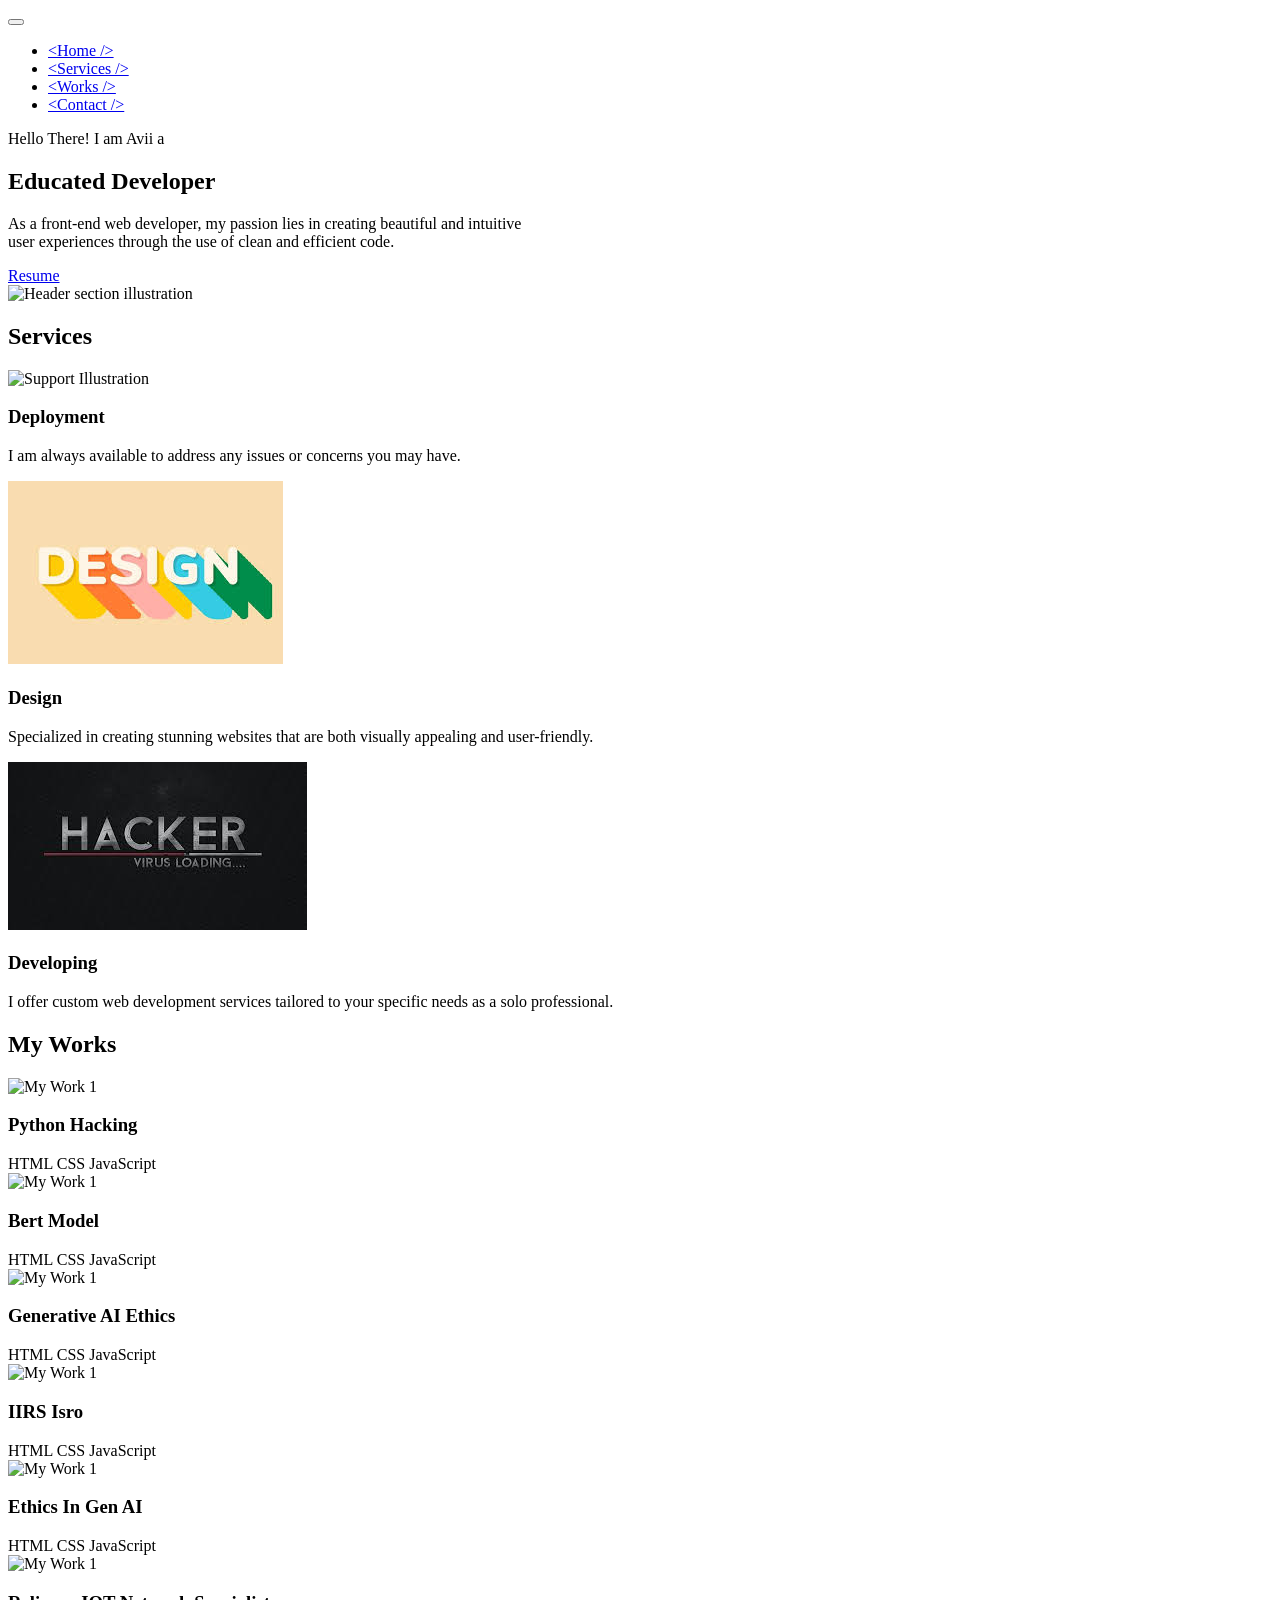
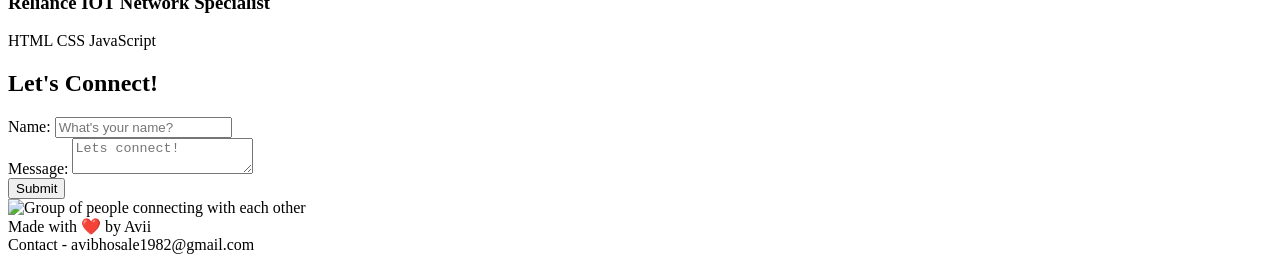
==== index.html @ 6a2d40a3 "Update index.html" ====
<!DOCTYPE html>
<html lang="en">

<head>
    <!-- Google Font -->
    <link rel="preconnect" href="https://fonts.googleapis.com">
    <link rel="preconnect" href="https://fonts.gstatic.com" crossorigin>
    <link
        href="https://fonts.googleapis.com/css2?family=IBM+Plex+Mono:ital,wght@0,200;0,300;0,400;0,500;0,600;0,700;1,100&display=swap"
        rel="stylesheet">

    <!-- JavaScript Libraries -->
    <script src="https://unpkg.com/sweet-scroll/sweet-scroll.min.js"></script>

    <!-- CSS & JS -->
    <link rel="stylesheet" href="./style.css" />
    <script src="./index.js" defer></script>

    <!-- Meta Tags -->
    <meta name="viewport" content="width=device-width, initial-scale=1.0">
    <meta name="description" content="Avi's Portfolio" />
   
    <title> Avi's Hackstudio </title>

    <!-- Icons -->
    <link rel="icon" href="./favicon.ico">
    <link rel="icon" type="image/png" sizes="32x32" href="./assets/icons/favicon-32x32.png">
    <link rel="icon" type="image/png" sizes="16x16" href="./assets/icons/favicon-16x16.png">
    <link rel="apple-touch-icon" sizes="180x180" href="./assets/icons/apple-touch-icon-180x180.png">
    <link rel="apple-touch-icon" sizes="152x152" href="./assets/icons/apple-touch-icon-152x152.png">
    <link rel="apple-touch-icon" sizes="144x144" href="./assets/icons/apple-touch-icon-144x144.png">
    <link rel="apple-touch-icon" sizes="120x120" href="./assets/icons/apple-touch-icon-120x120.png">
    <link rel="apple-touch-icon" sizes="114x114" href="./assets/icons/apple-touch-icon-114x114.png">
    <link rel="apple-touch-icon" sizes="76x76" href="./assets/icons/apple-touch-icon-76x76.png">
    <link rel="apple-touch-icon" sizes="76x76" href="./assets/icons/apple-touch-icon-76x76.png">
    <link rel="apple-touch-icon" sizes="60x60" href="./assets/icons/apple-touch-icon-60x60.png">
    <link rel="apple-touch-icon" sizes="57x57" href="./assets/icons/apple-touch-icon-57x57.png">
</head>

<body>
    <main>
        <!-- Hero Header -->
        <header id="heroHeader" class="hero-header">
            <nav id="navBar" class="nav">
                <div class="container">
                    <button type="button" id="hamburgerBtn" class="nav__hamburger-btn">
                        <span class="nav__hamburger-top"></span>
                        <span class="nav__hamburger-center"></span>
                        <span class="nav__hamburger-bottom"></span>
                    </button>
                    <ul id="navList" class="nav__list">
                        <li class="nav__list-item">
                            <a class="nav__list-link active" href="#heroHeader">&lt;Home &sol;&gt;</a>
                        </li>
                        <li class="nav__list-item">
                            <a class="nav__list-link" href="#services">&lt;Services &sol;&gt;</a>
                        </li>
                        <li class="nav__list-item">
                            <a class="nav__list-link" href="#works">&lt;Works &sol;&gt;</a>
                        </li>
                        <li class="nav__list-item">
                            <a class="nav__list-link" href="#contact">&lt;Contact &sol;&gt;</a>
                        </li>
                    </ul>
                </div>
            </nav>
            <section class="header__container container">
                <div class="header__left">
                    <span class="header__sup-text">Hello There! I am Avii a</span>
                    <h1 class="header__title">
                        <span class="header__title-1" data-role="WEB">Educated</span>
                        <span class="header__title-2" data-role="DEVELOPER"> Developer</span>
                    </h1>
                    <p class="header__msg">As a front-end web developer, my passion lies in creating beautiful and
                        intuitive <br>
                        user experiences through the use of clean and efficient code.</p>
                    <a href="https://www.linkedin.com/in/aviibhosale-715643365/ " target="_blank"
                        class="header__resume">Resume</a>
                </div>
                <div class="header__right">
                    <img src="img.jpg " width="10" alt="Header section illustration" />
                </div>
            </section>
            <span class="header__bg"></span>
        </header>

        <!-- Services -->
        <section id="services" class="section container">
            <h2 class="section__title">Services</h2>

            <div class="service-cards">
                <article class="service-card__box">
                    <span class="service-card__illustration">
                        <img src="https://cdn1.vectorstock.com/i/1000x1000/72/15/support-colored-rainbow-word-text-suitable-vector-22337215.jpg"
                            alt="Support Illustration" />
                    </span>
                    <h3 class="service-card__title">Deployment</h3>
                    <p class="service-card__msg"> I am always available to address any issues or concerns you may have.
                    </p>
                    <span class="service-card__bg"></span>
                </article>
                <article class="service-card__box">
                    <span class="service-card__illustration">
                        <img src="[data-uri]"
                         alt="Design Illustration" />
                    </span>
                    <h3 class="service-card__title">Design</h3>
                    <p class="service-card__msg">Specialized in creating stunning websites that are both visually
                        appealing and user-friendly.</p>
                    <span class="service-card__bg"></span>
                </article>
                <article class="service-card__box">
                    <span class="service-card__illustration">
                        <img src="[data-uri]"
                            alt="Deploy Illustration" />
                    </span>
                    <h3 class="service-card__title">Developing</h3>
                    <p class="service-card__msg"> I offer custom web development services tailored to your specific
                        needs as a solo professional.</p>
                    <span class="service-card__bg"></span>
                </article>
            </div>
        </section>

        <!-- Sample Works -->
        <section id="works" class="section container">
            <h2 class="section__title">My Works</h2>
            <div class="works">
                <article class="work">
                    <div class="work__box">
                        <span class="work__img-box">
                            <img src="PYTHION HAacking.png" alt="My Work 1" />
                        </span>
                        <h3 class="work__title">Python Hacking</h3>
                        <span class="work__badges">
                            <span class="work__badge">HTML</span>
                            <span class="work__badge">CSS</span>
                            <span class="work__badge">JavaScript</span>
                        </span>
                    </div>
                </article>
                <article class="work">
                    <div class="work__box">
                        <span class="work__img-box">
                            <img src="bert.jpg" alt="My Work 1" />
                        </span>
                        <h3 class="work__title">Bert Model</h3>
                        <span class="work__badges">
                            <span class="work__badge">HTML</span>
                            <span class="work__badge">CSS</span>
                            <span class="work__badge">JavaScript</span>
                        </span>
                    </div>
                </article>
                <article class="work">
                    <div class="work__box">
                        <span class="work__img-box">
                            <img src="eigai2.png" alt="My Work 1" />
                        </span>
                        <h3 class="work__title">Generative AI Ethics</h3>
                        <span class="work__badges">
                            <span class="work__badge">HTML</span>
                            <span class="work__badge">CSS</span>
                            <span class="work__badge">JavaScript</span>
                        </span>
                    </div>
                </article>
                <article class="work">
                    <div class="work__box">
                        <span class="work__img-box">
                            <img src="ISRO Certificate.png" alt="My Work 1" />
                        </span>
                        <h3 class="work__title">IIRS Isro </h3>
                        <span class="work__badges">
                            <span class="work__badge">HTML</span>
                            <span class="work__badge">CSS</span>
                            <span class="work__badge">JavaScript</span>
                        </span>
                    </div>
                </article>
                <article class="work">
                    <div class="work__box">
                        <span class="work__img-box">
                            <img src="linked in eigai.png" alt="My Work 1" />
                        </span>
                        <h3 class="work__title">Ethics In Gen AI</h3>
                        <span class="work__badges">
                            <span class="work__badge">HTML</span>
                            <span class="work__badge">CSS</span>
                            <span class="work__badge">JavaScript</span>
                        </span>
                    </div>
                </article>
                <article class="work">
                    <div class="work__box">
                        <span class="work__img-box">
                            <img src="reliance.png" alt="My Work 1" />
                        </span>
                        <h3 class="work__title">Reliance IOT Network Specialist</h3>
                        <span class="work__badges">
                            <span class="work__badge">HTML</span>
                            <span class="work__badge">CSS</span>
                            <span class="work__badge">JavaScript</span>
                        </span>
                    </div>
                </article>
            </div>
        </section>

        <!-- Contact -->
        <section id="contact" class="section container">
            <h2 class="section__title">Let's Connect!</h2>
            <div class="contact">
                <form class="contact__form">
                    <div class="contact__field-wrapper">
                        <label for="contactNameTxt">Name:</label>
                        <input id="contactNameTxt" type="text" placeholder="What's your name?" />
                    </div>
                    <div class="contact__field-wrapper">
                        <label for="contactDescriptionTxt">Message:</label>
                        <textarea id="contactDescriptionTxt" placeholder="Lets connect!"></textarea>
                    </div>

                    <button type="submit" class="contact__submit-btn">Submit</button>
                </form>
                <span class="contact__illustration">
                    <img src="" alt="Group of people connecting with each other" />
                </span>
            </div>
        </section>

        <!-- Footer -->
        <footer class="footer">
            Made with ❤️ by Avii <br>
            Contact - avibhosale1982@gmail.com
            
        </footer>
    </main>
</body>

</html>
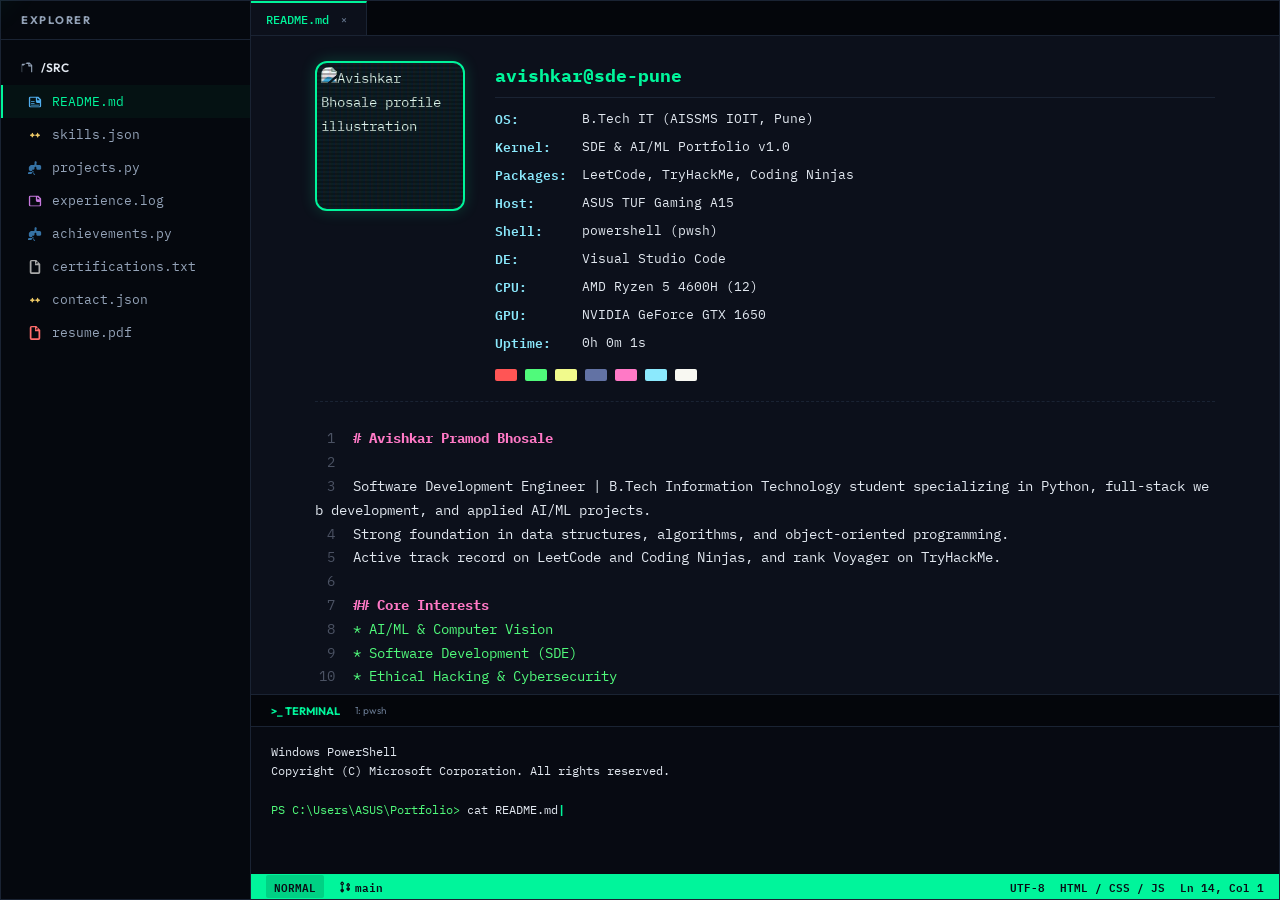
==== commit 817bb68d: "Redesign portfolio into VS Code themed website with live stats" ====
--- a/index.html
+++ b/index.html
@@ -1,241 +1,120 @@
-<!DOCTYPE html>
-<html lang="en">
-
-<head>
-    <!-- Google Font -->
-    <link rel="preconnect" href="https://fonts.googleapis.com">
-    <link rel="preconnect" href="https://fonts.gstatic.com" crossorigin>
-    <link
-        href="https://fonts.googleapis.com/css2?family=IBM+Plex+Mono:ital,wght@0,200;0,300;0,400;0,500;0,600;0,700;1,100&display=swap"
-        rel="stylesheet">
-
-    <!-- JavaScript Libraries -->
-    <script src="https://unpkg.com/sweet-scroll/sweet-scroll.min.js"></script>
-
-    <!-- CSS & JS -->
-    <link rel="stylesheet" href="./style.css" />
-    <script src="./index.js" defer></script>
-
-    <!-- Meta Tags -->
-    <meta name="viewport" content="width=device-width, initial-scale=1.0">
-    <meta name="description" content="Avi's Portfolio" />
-   
-    <title> Avi's Hackstudio </title>
-
-    <!-- Icons -->
-    <link rel="icon" href="./favicon.ico">
-    <link rel="icon" type="image/png" sizes="32x32" href="./assets/icons/favicon-32x32.png">
-    <link rel="icon" type="image/png" sizes="16x16" href="./assets/icons/favicon-16x16.png">
-    <link rel="apple-touch-icon" sizes="180x180" href="./assets/icons/apple-touch-icon-180x180.png">
-    <link rel="apple-touch-icon" sizes="152x152" href="./assets/icons/apple-touch-icon-152x152.png">
-    <link rel="apple-touch-icon" sizes="144x144" href="./assets/icons/apple-touch-icon-144x144.png">
-    <link rel="apple-touch-icon" sizes="120x120" href="./assets/icons/apple-touch-icon-120x120.png">
-    <link rel="apple-touch-icon" sizes="114x114" href="./assets/icons/apple-touch-icon-114x114.png">
-    <link rel="apple-touch-icon" sizes="76x76" href="./assets/icons/apple-touch-icon-76x76.png">
-    <link rel="apple-touch-icon" sizes="76x76" href="./assets/icons/apple-touch-icon-76x76.png">
-    <link rel="apple-touch-icon" sizes="60x60" href="./assets/icons/apple-touch-icon-60x60.png">
-    <link rel="apple-touch-icon" sizes="57x57" href="./assets/icons/apple-touch-icon-57x57.png">
-</head>
-
-<body>
-    <main>
-        <!-- Hero Header -->
-        <header id="heroHeader" class="hero-header">
-            <nav id="navBar" class="nav">
-                <div class="container">
-                    <button type="button" id="hamburgerBtn" class="nav__hamburger-btn">
-                        <span class="nav__hamburger-top"></span>
-                        <span class="nav__hamburger-center"></span>
-                        <span class="nav__hamburger-bottom"></span>
-                    </button>
-                    <ul id="navList" class="nav__list">
-                        <li class="nav__list-item">
-                            <a class="nav__list-link active" href="#heroHeader">&lt;Home &sol;&gt;</a>
-                        </li>
-                        <li class="nav__list-item">
-                            <a class="nav__list-link" href="#services">&lt;Services &sol;&gt;</a>
-                        </li>
-                        <li class="nav__list-item">
-                            <a class="nav__list-link" href="#works">&lt;Works &sol;&gt;</a>
-                        </li>
-                        <li class="nav__list-item">
-                            <a class="nav__list-link" href="#contact">&lt;Contact &sol;&gt;</a>
-                        </li>
-                    </ul>
-                </div>
-            </nav>
-            <section class="header__container container">
-                <div class="header__left">
-                    <span class="header__sup-text">Hello There! I am Avii a</span>
-                    <h1 class="header__title">
-                        <span class="header__title-1" data-role="WEB">Educated</span>
-                        <span class="header__title-2" data-role="DEVELOPER"> Developer</span>
-                    </h1>
-                    <p class="header__msg">As a front-end web developer, my passion lies in creating beautiful and
-                        intuitive <br>
-                        user experiences through the use of clean and efficient code.</p>
-                    <a href="https://www.linkedin.com/in/aviibhosale-715643365/ " target="_blank"
-                        class="header__resume">Resume</a>
-                </div>
-                <div class="header__right">
-                    <img src="img.jpg " width="10" alt="Header section illustration" />
-                </div>
-            </section>
-            <span class="header__bg"></span>
-        </header>
-
-        <!-- Services -->
-        <section id="services" class="section container">
-            <h2 class="section__title">Services</h2>
-
-            <div class="service-cards">
-                <article class="service-card__box">
-                    <span class="service-card__illustration">
-                        <img src="https://cdn1.vectorstock.com/i/1000x1000/72/15/support-colored-rainbow-word-text-suitable-vector-22337215.jpg"
-                            alt="Support Illustration" />
-                    </span>
-                    <h3 class="service-card__title">Deployment</h3>
-                    <p class="service-card__msg"> I am always available to address any issues or concerns you may have.
-                    </p>
-                    <span class="service-card__bg"></span>
-                </article>
-                <article class="service-card__box">
-                    <span class="service-card__illustration">
-                        <img src="[data-uri]"
-                         alt="Design Illustration" />
-                    </span>
-                    <h3 class="service-card__title">Design</h3>
-                    <p class="service-card__msg">Specialized in creating stunning websites that are both visually
-                        appealing and user-friendly.</p>
-                    <span class="service-card__bg"></span>
-                </article>
-                <article class="service-card__box">
-                    <span class="service-card__illustration">
-                        <img src="[data-uri]"
-                            alt="Deploy Illustration" />
-                    </span>
-                    <h3 class="service-card__title">Developing</h3>
-                    <p class="service-card__msg"> I offer custom web development services tailored to your specific
-                        needs as a solo professional.</p>
-                    <span class="service-card__bg"></span>
-                </article>
-            </div>
-        </section>
-
-        <!-- Sample Works -->
-        <section id="works" class="section container">
-            <h2 class="section__title">My Works</h2>
-            <div class="works">
-                <article class="work">
-                    <div class="work__box">
-                        <span class="work__img-box">
-                            <img src="PYTHION HAacking.png" alt="My Work 1" />
-                        </span>
-                        <h3 class="work__title">Python Hacking</h3>
-                        <span class="work__badges">
-                            <span class="work__badge">HTML</span>
-                            <span class="work__badge">CSS</span>
-                            <span class="work__badge">JavaScript</span>
-                        </span>
-                    </div>
-                </article>
-                <article class="work">
-                    <div class="work__box">
-                        <span class="work__img-box">
-                            <img src="bert.jpg" alt="My Work 1" />
-                        </span>
-                        <h3 class="work__title">Bert Model</h3>
-                        <span class="work__badges">
-                            <span class="work__badge">HTML</span>
-                            <span class="work__badge">CSS</span>
-                            <span class="work__badge">JavaScript</span>
-                        </span>
-                    </div>
-                </article>
-                <article class="work">
-                    <div class="work__box">
-                        <span class="work__img-box">
-                            <img src="eigai2.png" alt="My Work 1" />
-                        </span>
-                        <h3 class="work__title">Generative AI Ethics</h3>
-                        <span class="work__badges">
-                            <span class="work__badge">HTML</span>
-                            <span class="work__badge">CSS</span>
-                            <span class="work__badge">JavaScript</span>
-                        </span>
-                    </div>
-                </article>
-                <article class="work">
-                    <div class="work__box">
-                        <span class="work__img-box">
-                            <img src="ISRO Certificate.png" alt="My Work 1" />
-                        </span>
-                        <h3 class="work__title">IIRS Isro </h3>
-                        <span class="work__badges">
-                            <span class="work__badge">HTML</span>
-                            <span class="work__badge">CSS</span>
-                            <span class="work__badge">JavaScript</span>
-                        </span>
-                    </div>
-                </article>
-                <article class="work">
-                    <div class="work__box">
-                        <span class="work__img-box">
-                            <img src="linked in eigai.png" alt="My Work 1" />
-                        </span>
-                        <h3 class="work__title">Ethics In Gen AI</h3>
-                        <span class="work__badges">
-                            <span class="work__badge">HTML</span>
-                            <span class="work__badge">CSS</span>
-                            <span class="work__badge">JavaScript</span>
-                        </span>
-                    </div>
-                </article>
-                <article class="work">
-                    <div class="work__box">
-                        <span class="work__img-box">
-                            <img src="reliance.png" alt="My Work 1" />
-                        </span>
-                        <h3 class="work__title">Reliance IOT Network Specialist</h3>
-                        <span class="work__badges">
-                            <span class="work__badge">HTML</span>
-                            <span class="work__badge">CSS</span>
-                            <span class="work__badge">JavaScript</span>
-                        </span>
-                    </div>
-                </article>
-            </div>
-        </section>
-
-        <!-- Contact -->
-        <section id="contact" class="section container">
-            <h2 class="section__title">Let's Connect!</h2>
-            <div class="contact">
-                <form class="contact__form">
-                    <div class="contact__field-wrapper">
-                        <label for="contactNameTxt">Name:</label>
-                        <input id="contactNameTxt" type="text" placeholder="What's your name?" />
-                    </div>
-                    <div class="contact__field-wrapper">
-                        <label for="contactDescriptionTxt">Message:</label>
-                        <textarea id="contactDescriptionTxt" placeholder="Lets connect!"></textarea>
-                    </div>
-
-                    <button type="submit" class="contact__submit-btn">Submit</button>
-                </form>
-                <span class="contact__illustration">
-                    <img src="" alt="Group of people connecting with each other" />
-                </span>
-            </div>
-        </section>
-
-        <!-- Footer -->
-        <footer class="footer">
-            Made with ❤️ by Avii <br>
-            Contact - avibhosale1982@gmail.com
-            
-        </footer>
-    </main>
-</body>
-
+<!DOCTYPE html>
+<html lang="en">
+
+<head>
+    <meta charset="UTF-8">
+    <meta name="viewport" content="width=device-width, initial-scale=1.0">
+    <meta name="description" content="Avishkar Pramod Bhosale - SDE & AI/ML Portfolio" />
+    <title>Avishkar Bhosale | SDE Portfolio</title>
+
+    <!-- Google Fonts -->
+    <link rel="preconnect" href="https://fonts.googleapis.com">
+    <link rel="preconnect" href="https://fonts.gstatic.com" crossorigin>
+    <link href="https://fonts.googleapis.com/css2?family=IBM+Plex+Mono:ital,wght@0,300;0,400;0,500;0,600;0,700;1,300&family=Outfit:wght@300;400;500;600;700;800&display=swap" rel="stylesheet">
+
+    <!-- CSS & JS -->
+    <link rel="stylesheet" href="./style.css" />
+    <script src="./index.js" defer></script>
+</head>
+
+<body>
+    <!-- Premium background cursor glow -->
+    <div id="cursorGlow" class="cursor-glow"></div>
+
+    <div class="ide-container">
+        <!-- Sidebar Explorer Panel -->
+        <aside class="ide-sidebar">
+            <div class="sidebar-header">
+                <span>EXPLORER</span>
+            </div>
+            
+            <div class="explorer-section">
+                <div class="section-title">
+                    <svg class="icon" viewBox="0 0 16 16" width="12" height="12"><path fill="currentColor" d="M7.007 1.5a.75.75 0 0 1 .75-.75h3.486c.199 0 .39.08.53.22l2.973 2.973c.14.14.22.33.22.53v8.514a.75.75 0 0 1-.75.75H1.75a.75.75 0 0 1-.75-.75v-10a.75.75 0 0 1 .75-.75h4.51c.3 0 .584-.1.815-.285L7.007 1.5Zm4.23.75v2.243h2.243L11.237 2.25ZM1.5 4.5v9h12v-7.5H10.5a.75.75 0 0 1-.75-.75V2.5h-3.48c-.067 0-.131.022-.183.064L4.996 3.444A2.25 2.25 0 0 1 3.5 4.5H1.5Z"/></svg>
+                    <span>/src</span>
+                </div>
+                <ul class="file-list">
+                    <li class="file-item active" data-file="README.md" id="fileReadme">
+                        <svg class="file-icon markdown-color" viewBox="0 0 16 16" width="14" height="14"><path fill="currentColor" d="M14.854 4.854l-2.708-2.708c-.14-.14-.33-.22-.53-.22H2.5A1.5 1.5 0 0 0 1 3.5v9A1.5 1.5 0 0 0 2.5 14h11a1.5 1.5 0 0 0 1.5-1.5V5.384c0-.2-.08-.39-.22-.53zM10.5 3L13.5 6H10.5V3zM2.5 13V3h6.5v4.5A1.5 1.5 0 0 0 10.5 9H13.5v3.5a.5.5 0 0 1-.5.5h-10a.5.5 0 0 1-.5-.5zM3.5 11h9v1h-9zm0-2h4v1h-4zm0-2h4v1h-4z"/></svg>
+                        <span>README.md</span>
+                    </li>
+                    <li class="file-item" data-file="skills.json" id="fileSkills">
+                        <svg class="file-icon json-color" viewBox="0 0 16 16" width="14" height="14"><path fill="currentColor" d="M4.708 5.578c-.24.115-.408.324-.438.625l-.014.28c-.03.585-.315.875-.855.875h-.35a.707.707 0 0 0-.707.707v.292c0 .39.317.707.707.707h.35c.54 0 .825.29.855.875l.014.28c.03.3.197.51.438.625.329.157.734-.037.854-.42l.067-.28c.03-.585.315-.875.855-.875h.35a.707.707 0 0 0 .707-.707V8.062A.707.707 0 0 0 7 7.355h-.35c-.54 0-.825-.29-.855-.875l-.014-.28a.656.656 0 0 0-.854-.622zM11.292 5.578c.24.115.408.324.438.625l.014.28c.03.585.315.875.855.875h.35a.707.707 0 0 1 .707.707v.292a.707.707 0 0 1-.707.707h-.35c-.54 0-.825.29-.855.875l-.014.28c-.03.3-.197.51-.438.625a.656.656 0 0 1-.854-.622l-.014-.28c-.03-.585-.315-.875-.855-.875H9a.707.707 0 0 1-.707-.707V8.062c0-.39.317-.707.707-.707h.35c.54 0 .825-.29.855-.875l.014-.28c.03-.3.197-.51.438-.625.329-.157.734.037.854.42l.067.28z"/></svg>
+                        <span>skills.json</span>
+                    </li>
+                    <li class="file-item" data-file="projects.py" id="fileProjects">
+                        <svg class="file-icon python-color" viewBox="0 0 16 16" width="14" height="14"><path fill="currentColor" d="M7.747.013c.273.007.525.04.757.098.81.205 1.4.67 1.488 1.488.082.766-.464 1.4-.464 2.158 0 .428.322.775.753.805 1.05.071 2.115.01 3.167.067.898.05 1.572.763 1.572 1.66v2.336c0 .763-.494 1.28-1.28 1.28H10.59c-.674 0-1.056-.56-1.056-1.235v-1.12c0-.56-.472-1.034-1.033-1.034-.56 0-1.034.473-1.034 1.034v1.12c0 .674-.381 1.235-1.055 1.235h-3.14c-.786 0-1.28-.517-1.28-1.28V6.287c0-.897.674-1.61 1.572-1.66 1.05-.057 2.116.004 3.167-.067.43-.03.753-.377.753-.805v-2.158c0-.818.59-1.283 1.403-1.488a4.67 4.67 0 0 1 .865-.098ZM3.59 9.384c.786 0 1.28.517 1.28 1.28V13.06c0 .897-.674 1.61-1.572 1.66-1.05.057-2.117-.004-3.167.067-.43.03-.753.377-.753.805v2.158c0 .818-.59 1.283-1.403 1.488A4.67 4.67 0 0 1 8.253 16c-.273-.007-.525-.04-.757-.098-.81-.205-1.4-.67-1.488-1.488-.082-.766.464-1.4.464-2.158 0-.428-.322-.775-.753-.805-1.05-.071-2.115-.01-3.167-.067-.898-.05-1.572-.763-1.572-1.66V7.387c0-.763.494-1.28 1.28-1.28h3.143c.674 0 1.056.56 1.056 1.235v1.12c0 .56.472 1.034 1.033 1.034Z"/></svg>
+                        <span>projects.py</span>
+                    </li>
+                    <li class="file-item" data-file="experience.log" id="fileExperience">
+                        <svg class="file-icon log-color" viewBox="0 0 16 16" width="14" height="14"><path fill="currentColor" d="M14.854 4.854l-2.708-2.708c-.14-.14-.33-.22-.53-.22H2.5A1.5 1.5 0 0 0 1 3.5v9A1.5 1.5 0 0 0 2.5 14h11a1.5 1.5 0 0 0 1.5-1.5V5.384c0-.2-.08-.39-.22-.53zM10.5 3L13.5 6H10.5V3zM2.5 13V3h6.5v4.5A1.5 1.5 0 0 0 10.5 9H13.5v3.5a.5.5 0 0 1-.5.5h-10a.5.5 0 0 1-.5-.5z"/></svg>
+                        <span>experience.log</span>
+                    </li>
+                    <li class="file-item" data-file="achievements.py" id="fileAchievements">
+                        <svg class="file-icon python-color" viewBox="0 0 16 16" width="14" height="14"><path fill="currentColor" d="M7.747.013c.273.007.525.04.757.098.81.205 1.4.67 1.488 1.488.082.766-.464 1.4-.464 2.158 0 .428.322.775.753.805 1.05.071 2.115.01 3.167.067.898.05 1.572.763 1.572 1.66v2.336c0 .763-.494 1.28-1.28 1.28H10.59c-.674 0-1.056-.56-1.056-1.235v-1.12c0-.56-.472-1.034-1.033-1.034-.56 0-1.034.473-1.034 1.034v1.12c0 .674-.381 1.235-1.055 1.235h-3.14c-.786 0-1.28-.517-1.28-1.28V6.287c0-.897.674-1.61 1.572-1.66 1.05-.057 2.116.004 3.167-.067.43-.03.753-.377.753-.805v-2.158c0-.818.59-1.283 1.403-1.488a4.67 4.67 0 0 1 .865-.098ZM3.59 9.384c.786 0 1.28.517 1.28 1.28V13.06c0 .897-.674 1.61-1.572 1.66-1.05.057-2.117-.004-3.167.067-.43.03-.753.377-.753.805v2.158c0 .818-.59 1.283-1.403 1.488A4.67 4.67 0 0 1 8.253 16c-.273-.007-.525-.04-.757-.098-.81-.205-1.4-.67-1.488-1.488-.082-.766.464-1.4.464-2.158 0-.428-.322-.775-.753-.805-1.05-.071-2.115-.01-3.167-.067-.898-.05-1.572-.763-1.572-1.66V7.387c0-.763.494-1.28 1.28-1.28h3.143c.674 0 1.056.56 1.056 1.235v1.12c0 .56.472 1.034 1.033 1.034Z"/></svg>
+                        <span>achievements.py</span>
+                    </li>
+                    <li class="file-item" data-file="certifications.txt" id="fileCertifications">
+                        <svg class="file-icon txt-color" viewBox="0 0 16 16" width="14" height="14"><path fill="currentColor" d="M14 4.5V14a2 2 0 0 1-2 2H4a2 2 0 0 1-2-2V2a2 2 0 0 1 2-2h5.5L14 4.5zm-3 1V1.5L8.5 4H11zM4 1v13h8V6H8V1.5H4z"/></svg>
+                        <span>certifications.txt</span>
+                    </li>
+                    <li class="file-item" data-file="contact.json" id="fileContact">
+                        <svg class="file-icon json-color" viewBox="0 0 16 16" width="14" height="14"><path fill="currentColor" d="M4.708 5.578c-.24.115-.408.324-.438.625l-.014.28c-.03.585-.315.875-.855.875h-.35a.707.707 0 0 0-.707.707v.292c0 .39.317.707.707.707h.35c.54 0 .825.29.855.875l.014.28c.03.3.197.51.438.625.329.157.734-.037.854-.42l.067-.28c.03-.585.315-.875.855-.875h.35a.707.707 0 0 0 .707-.707V8.062A.707.707 0 0 0 7 7.355h-.35c-.54 0-.825-.29-.855-.875l-.014-.28a.656.656 0 0 0-.854-.622zM11.292 5.578c.24.115.408.324.438.625l.014.28c.03.585.315.875.855.875h.35a.707.707 0 0 1 .707.707v.292a.707.707 0 0 1-.707.707h-.35c-.54 0-.825.29-.855.875l-.014.28c-.03.3-.197.51-.438.625a.656.656 0 0 1-.854-.622l-.014-.28c-.03-.585-.315-.875-.855-.875H9a.707.707 0 0 1-.707-.707V8.062c0-.39.317-.707.707-.707h.35c.54 0 .825-.29.855-.875l.014-.28c.03-.3.197-.51.438-.625.329-.157.734.037.854.42l.067.28z"/></svg>
+                        <span>contact.json</span>
+                    </li>
+                    <li class="file-item link-file" id="fileResumePDF">
+                        <svg class="file-icon pdf-color" viewBox="0 0 16 16" width="14" height="14"><path fill="currentColor" d="M14 4.5V14a2 2 0 0 1-2 2H4a2 2 0 0 1-2-2V2a2 2 0 0 1 2-2h5.5L14 4.5zm-3 1V1.5L8.5 4H11zM4 1v13h8V6H8V1.5H4z"/></svg>
+                        <a href="https://www.linkedin.com/in/aviibhosale-715643365/" target="_blank" class="sidebar-link">resume.pdf</a>
+                    </li>
+                </ul>
+            </div>
+        </aside>
+
+        <!-- Main Editor Section -->
+        <main class="ide-main-editor">
+            <!-- Tabs Bar -->
+            <div class="editor-tabs" id="editorTabs">
+                <!-- Tabs are inserted dynamically by JS -->
+            </div>
+
+            <!-- Editor Code Viewer -->
+            <div class="editor-body">
+                <div class="editor-content-wrapper" id="editorContent">
+                    <!-- Dynamic code content loaded here -->
+                </div>
+            </div>
+
+            <!-- Terminal Drawer -->
+            <div class="ide-terminal">
+                <div class="terminal-header">
+                    <span class="terminal-tab active">&gt;_ TERMINAL</span>
+                    <span class="terminal-subtab">1: pwsh</span>
+                </div>
+                <div class="terminal-body" id="terminalBody">
+                    <div class="terminal-line color-fg-muted">Windows PowerShell</div>
+                    <div class="terminal-line color-fg-muted">Copyright (C) Microsoft Corporation. All rights reserved.</div>
+                    <br>
+                    <div class="terminal-line"><span class="terminal-prompt">PS C:\Users\ASUS\Portfolio&gt;</span> <span class="typed-command" id="typedCommand"></span><span class="cursor">|</span></div>
+                </div>
+            </div>
+
+            <!-- Status Bar -->
+            <footer class="ide-status-bar">
+                <div class="status-left">
+                    <span class="status-mode">NORMAL</span>
+                    <span class="status-branch">
+                        <svg viewBox="0 0 16 16" width="12" height="12" style="margin-right: 4px;"><path fill="currentColor" d="M5 3.25a.75.75 0 1 1-1.5 0 .75.75 0 0 1 1.5 0Zm0 2.122a2.25 2.25 0 1 0-1.5 0v5.256a2.251 2.251 0 1 0 1.5 0V5.372Zm8-.122a.75.75 0 1 1-1.5 0 .75.75 0 0 1 1.5 0Zm0 2.122a2.25 2.25 0 1 0-1.5 0v1.256a2.251 2.251 0 1 0 1.5 0V7.372ZM11.5 9a.75.75 0 1 0 0 1.5 .75.75 0 0 0 0-1.5Z"/></svg>
+                        main
+                    </span>
+                </div>
+                <div class="status-right">
+                    <span class="status-item">UTF-8</span>
+                    <span class="status-item">HTML / CSS / JS</span>
+                    <span class="status-item" id="editorLineCount">Ln 142, Col 8</span>
+                </div>
+            </footer>
+        </main>
+    </div>
+</body>
+
 </html>
--- a/style.css
+++ b/style.css
@@ -0,0 +1,562 @@
+/* 
+ * VS Code / IDE Portfolio Redesign stylesheet
+ * Dark Theme cyber-glow aesthetics with neofetch layout & responsive styling
+ */
+
+:root {
+    --bg-primary: #090d16;
+    --bg-sidebar: #05080e;
+    --bg-editor: #0c101b;
+    --bg-terminal: #070a12;
+    --bg-tab-active: #0c101b;
+    --bg-tab-inactive: #04060b;
+    
+    --border-color: #1a2333;
+    --accent-color: #00f59b;
+    --accent-secondary: #7c3aed;
+    --text-primary: #e2e8f0;
+    --text-secondary: #94a3b8;
+    --text-dark: #64748b;
+    
+    --syntax-comment: #6272a4;
+    --syntax-keyword: #ff79c6;
+    --syntax-string: #f1fa8c;
+    --syntax-number: #bd93f9;
+    --syntax-variable: #50fa7b;
+    --syntax-class: #8be9fd;
+    --syntax-tag: #ffb86c;
+}
+
+/* Reset */
+*, *::before, *::after {
+    box-sizing: border-box;
+    margin: 0;
+    padding: 0;
+}
+
+html, body {
+    height: 100%;
+    font-size: 62.5%; /* 10px = 1rem */
+    color: var(--text-primary);
+    background-color: var(--bg-primary);
+    font-family: 'Outfit', -apple-system, BlinkMacSystemFont, "Segoe UI", Roboto, sans-serif;
+    overflow: hidden;
+}
+
+/* Custom premium background grid overlay */
+body {
+    background-image: radial-gradient(rgba(0, 245, 155, 0.02) 1.5px, transparent 0);
+    background-size: 24px 24px;
+    position: relative;
+}
+
+/* Global scrollbar style */
+::-webkit-scrollbar {
+    width: 8px;
+    height: 8px;
+}
+::-webkit-scrollbar-track {
+    background: var(--bg-sidebar);
+}
+::-webkit-scrollbar-thumb {
+    background: var(--border-color);
+    border-radius: 4px;
+}
+::-webkit-scrollbar-thumb:hover {
+    background: var(--text-dark);
+}
+
+/* IDE Layout Grid */
+.ide-container {
+    display: flex;
+    height: 100vh;
+    width: 100vw;
+    border: 1px solid var(--border-color);
+}
+
+/* Sidebar Explorer Panel */
+.ide-sidebar {
+    width: 250px;
+    background-color: var(--bg-sidebar);
+    border-right: 1px solid var(--border-color);
+    display: flex;
+    flex-direction: column;
+    flex-shrink: 0;
+}
+
+.sidebar-header {
+    padding: 1.2rem 2rem;
+    font-size: 1.1rem;
+    font-weight: 700;
+    letter-spacing: 0.15rem;
+    color: var(--text-secondary);
+    border-bottom: 1px solid var(--border-color);
+}
+
+.explorer-section {
+    padding: 1.5rem 0;
+    display: flex;
+    flex-direction: column;
+}
+
+.section-title {
+    padding: 0.5rem 2rem;
+    display: flex;
+    align-items: center;
+    gap: 0.8rem;
+    font-size: 1.2rem;
+    font-weight: 600;
+    color: var(--text-primary);
+    text-transform: uppercase;
+}
+
+.section-title svg {
+    color: var(--text-secondary);
+}
+
+.file-list {
+    list-style: none;
+    margin-top: 0.5rem;
+}
+
+.file-item {
+    padding: 0.8rem 2.5rem;
+    display: flex;
+    align-items: center;
+    gap: 1rem;
+    font-size: 1.3rem;
+    color: var(--text-secondary);
+    cursor: pointer;
+    font-family: 'IBM Plex Mono', monospace;
+    transition: all 0.15s ease-in-out;
+    border-left: 2px solid transparent;
+}
+
+.file-item:hover {
+    background-color: rgba(255, 255, 255, 0.02);
+    color: var(--text-primary);
+    border-left-color: var(--text-dark);
+}
+
+.file-item.active {
+    background-color: rgba(0, 245, 155, 0.04);
+    color: var(--accent-color);
+    border-left-color: var(--accent-color);
+}
+
+.file-icon {
+    flex-shrink: 0;
+}
+
+/* File Icon Extensions colors */
+.markdown-color { color: #51afef; }
+.json-color { color: #ecc765; }
+.python-color { color: #3572A5; }
+.log-color { color: #c678dd; }
+.txt-color { color: #a9a9a9; }
+.pdf-color { color: #ff6c6b; }
+
+.sidebar-link {
+    text-decoration: none;
+    color: inherit;
+    width: 100%;
+}
+
+/* Main Editor Section */
+.ide-main-editor {
+    flex: 1;
+    display: flex;
+    flex-direction: column;
+    background-color: var(--bg-editor);
+    min-width: 0; /* Prevent flex blowout */
+}
+
+/* Tabs Bar */
+.editor-tabs {
+    display: flex;
+    background-color: var(--bg-tab-inactive);
+    border-bottom: 1px solid var(--border-color);
+    height: 3.5rem;
+    overflow-x: auto;
+    overflow-y: hidden;
+}
+
+.editor-tab {
+    display: flex;
+    align-items: center;
+    gap: 0.8rem;
+    padding: 0 1.5rem;
+    background-color: var(--bg-tab-inactive);
+    border-right: 1px solid var(--border-color);
+    font-size: 1.2rem;
+    font-family: 'IBM Plex Mono', monospace;
+    color: var(--text-secondary);
+    cursor: pointer;
+    position: relative;
+    user-select: none;
+}
+
+.editor-tab:hover {
+    background-color: rgba(255, 255, 255, 0.01);
+    color: var(--text-primary);
+}
+
+.editor-tab.active {
+    background-color: var(--bg-tab-active);
+    color: var(--accent-color);
+    border-top: 2px solid var(--accent-color);
+    font-weight: 500;
+}
+
+.tab-close {
+    font-size: 1rem;
+    color: var(--text-dark);
+    border-radius: 50%;
+    width: 1.4rem;
+    height: 1.4rem;
+    display: flex;
+    align-items: center;
+    justify-content: center;
+    transition: all 0.15s ease;
+}
+
+.tab-close:hover {
+    background-color: rgba(255, 255, 255, 0.1);
+    color: var(--text-primary);
+}
+
+/* Editor Code Viewer Body */
+.editor-body {
+    flex: 1;
+    padding: 2.5rem;
+    overflow-y: auto;
+    font-family: 'IBM Plex Mono', monospace;
+    font-size: 1.4rem;
+    line-height: 1.7;
+    position: relative;
+}
+
+.editor-content-wrapper {
+    max-width: 900px;
+    margin: 0 auto;
+}
+
+/* Neofetch Styling */
+.neofetch-card {
+    display: flex;
+    flex-wrap: wrap;
+    gap: 3rem;
+    padding-bottom: 2rem;
+    border-bottom: 1px dashed var(--border-color);
+    margin-bottom: 2.5rem;
+}
+
+.neofetch-avatar-box {
+    width: 150px;
+    height: 150px;
+    border: 2px solid var(--accent-color);
+    border-radius: 12px;
+    padding: 4px;
+    background-color: rgba(0, 245, 155, 0.05);
+    overflow: hidden;
+    position: relative;
+    box-shadow: 0 0 15px rgba(0, 245, 155, 0.2);
+}
+
+.neofetch-avatar-box img {
+    width: 100%;
+    height: 100%;
+    object-fit: cover;
+    border-radius: 8px;
+    filter: sepia(30%) hue-rotate(100deg) saturate(140%);
+}
+
+/* scanline effect overlay */
+.neofetch-avatar-box::after {
+    content: " ";
+    display: block;
+    position: absolute;
+    top: 0; left: 0; bottom: 0; right: 0;
+    background: linear-gradient(rgba(18, 16, 16, 0) 50%, rgba(0, 0, 0, 0.25) 50%), linear-gradient(90deg, rgba(255, 0, 0, 0.06), rgba(0, 255, 0, 0.02), rgba(0, 0, 255, 0.06));
+    z-index: 2;
+    background-size: 100% 4px, 6px 100%;
+    pointer-events: none;
+}
+
+.neofetch-info {
+    flex: 1;
+    min-width: 250px;
+}
+
+.neofetch-user {
+    font-size: 1.8rem;
+    font-weight: 700;
+    color: var(--accent-color);
+    margin-bottom: 1rem;
+    border-bottom: 1px solid var(--border-color);
+    padding-bottom: 0.5rem;
+}
+
+.neofetch-stats {
+    display: grid;
+    grid-template-columns: auto 1fr;
+    row-gap: 0.6rem;
+    column-gap: 1.5rem;
+    font-size: 1.3rem;
+}
+
+.neofetch-label {
+    color: var(--syntax-class);
+    font-weight: 600;
+}
+
+.neofetch-value {
+    color: var(--text-primary);
+}
+
+.neofetch-colors {
+    display: flex;
+    gap: 0.8rem;
+    margin-top: 1.5rem;
+}
+
+.color-block {
+    width: 2.2rem;
+    height: 1.2rem;
+    border-radius: 2px;
+}
+.cb-red { background-color: #ff5555; }
+.cb-green { background-color: #50fa7b; }
+.cb-yellow { background-color: #f1fa8c; }
+.cb-blue { background-color: #6272a4; }
+.cb-magenta { background-color: #ff79c6; }
+.cb-cyan { background-color: #8be9fd; }
+.cb-white { background-color: #f8f8f2; }
+
+/* Markdown Rendering Custom Styles */
+.markdown-body h1 {
+    font-size: 2.6rem;
+    font-weight: 700;
+    margin: 2rem 0 1rem;
+    color: var(--accent-color);
+    display: flex;
+    align-items: center;
+    gap: 1rem;
+}
+
+.markdown-body h2 {
+    font-size: 2rem;
+    font-weight: 600;
+    margin: 2.5rem 0 1rem;
+    border-bottom: 1px solid var(--border-color);
+    padding-bottom: 0.5rem;
+    color: var(--syntax-class);
+}
+
+.markdown-body p {
+    margin-bottom: 1.5rem;
+    color: var(--text-secondary);
+    line-height: 1.8;
+}
+
+.tag-pills {
+    display: flex;
+    flex-wrap: wrap;
+    gap: 1rem;
+    margin-top: 2rem;
+}
+
+.tag-pill {
+    padding: 0.4rem 1.2rem;
+    background-color: var(--border-color);
+    color: var(--text-primary);
+    border-radius: 20px;
+    font-size: 1.2rem;
+    font-weight: 500;
+    transition: all 0.15s ease;
+    border: 1px solid transparent;
+}
+
+.tag-pill:hover {
+    border-color: var(--accent-color);
+    color: var(--accent-color);
+    box-shadow: 0 0 8px rgba(0, 245, 155, 0.1);
+}
+
+/* Syntax Highlighting */
+.code-line {
+    white-space: pre-wrap;
+    word-break: break-all;
+}
+
+.kw { color: var(--syntax-keyword); font-weight: 500; }
+.str { color: var(--syntax-string); }
+.num { color: var(--syntax-number); }
+.var { color: var(--syntax-variable); }
+.cls { color: var(--syntax-class); }
+.tag { color: var(--syntax-tag); }
+.cmt { color: var(--syntax-comment); font-style: italic; }
+
+/* Terminal Drawer */
+.ide-terminal {
+    height: 180px;
+    background-color: var(--bg-terminal);
+    border-top: 1px solid var(--border-color);
+    display: flex;
+    flex-direction: column;
+}
+
+.terminal-header {
+    background-color: var(--bg-tab-inactive);
+    border-bottom: 1px solid var(--border-color);
+    display: flex;
+    height: 3.2rem;
+    align-items: center;
+    padding-left: 2rem;
+    gap: 1.5rem;
+}
+
+.terminal-tab {
+    font-size: 1.1rem;
+    font-weight: 700;
+    color: var(--text-secondary);
+}
+
+.terminal-tab.active {
+    color: var(--accent-color);
+}
+
+.terminal-subtab {
+    font-size: 1rem;
+    color: var(--text-dark);
+}
+
+.terminal-body {
+    flex: 1;
+    padding: 1.5rem 2rem;
+    font-family: 'IBM Plex Mono', monospace;
+    font-size: 1.2rem;
+    line-height: 1.6;
+    overflow-y: auto;
+}
+
+.terminal-prompt {
+    color: var(--syntax-variable);
+}
+
+.cursor {
+    animation: blink 1s step-end infinite;
+    color: var(--accent-color);
+    font-weight: 700;
+}
+
+@keyframes blink {
+    50% { opacity: 0; }
+}
+
+/* Status Bar */
+.ide-status-bar {
+    height: 2.5rem;
+    background-color: var(--accent-color);
+    color: var(--bg-primary);
+    display: flex;
+    justify-content: space-between;
+    align-items: center;
+    padding: 0 1.5rem;
+    font-size: 1.1rem;
+    font-weight: 600;
+    font-family: 'IBM Plex Mono', monospace;
+    z-index: 10;
+}
+
+.status-left, .status-right {
+    display: flex;
+    align-items: center;
+    gap: 1.5rem;
+}
+
+.status-mode {
+    background-color: rgba(0, 0, 0, 0.15);
+    padding: 0.2rem 0.8rem;
+    border-radius: 2px;
+}
+
+.status-branch {
+    display: inline-flex;
+    align-items: center;
+}
+
+/* Global Premium Glow Follow Effect */
+.cursor-glow {
+    position: fixed;
+    top: 0;
+    left: 0;
+    width: 80px;
+    height: 80px;
+    background-color: var(--accent-color);
+    border-radius: 50%;
+    filter: blur(25px);
+    pointer-events: none;
+    z-index: 1;
+    transform: translate3d(-100%, -100%, 0);
+    transition: transform 0.15s cubic-bezier(0.1, 0.8, 0.25, 1);
+    opacity: 0.18;
+}
+
+/* Mobile Responsiveness styling */
+@media only screen and (max-width: 56.25em) { /* 900px */
+    .ide-sidebar {
+        width: 180px;
+    }
+    .file-item {
+        padding: 0.8rem 1.5rem;
+    }
+}
+
+@media only screen and (max-width: 48em) { /* 768px */
+    .ide-container {
+        flex-direction: column;
+    }
+    .ide-sidebar {
+        width: 100%;
+        height: auto;
+        max-height: 200px;
+        border-right: none;
+        border-bottom: 1px solid var(--border-color);
+        overflow-y: auto;
+    }
+    .sidebar-header {
+        padding: 0.8rem 1.5rem;
+    }
+    .explorer-section {
+        padding: 0.8rem 0;
+    }
+    .file-list {
+        display: flex;
+        flex-wrap: wrap;
+        padding: 0 1rem;
+        gap: 0.5rem;
+    }
+    .file-item {
+        padding: 0.5rem 1rem;
+        border-radius: 4px;
+        border-left: none;
+        border-bottom: 2px solid transparent;
+    }
+    .file-item.active {
+        border-left-color: transparent;
+        border-bottom-color: var(--accent-color);
+    }
+    .neofetch-card {
+        flex-direction: column;
+        align-items: center;
+        text-align: center;
+        gap: 1.5rem;
+    }
+    .neofetch-stats {
+        justify-content: center;
+    }
+    .neofetch-colors {
+        justify-content: center;
+    }
+}
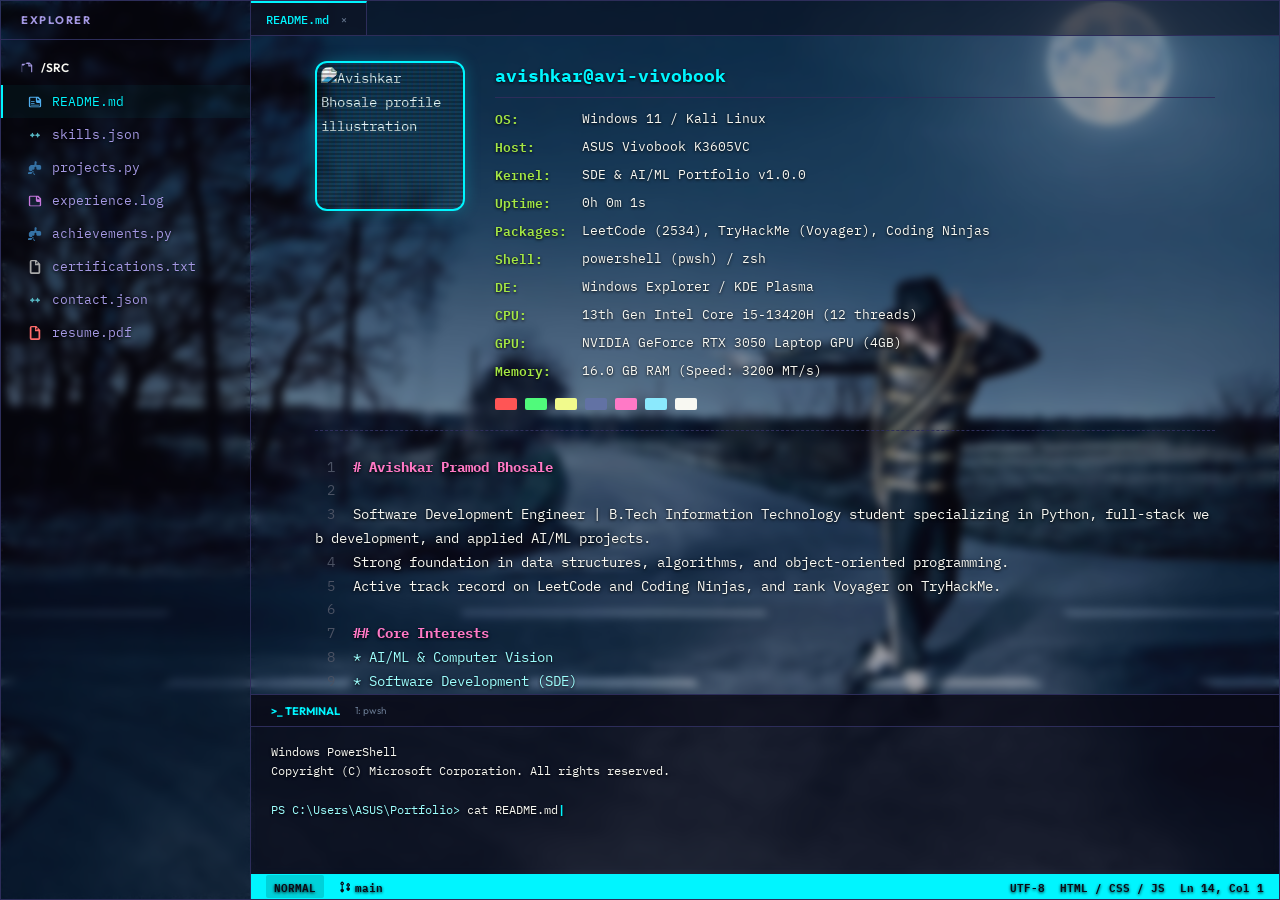
==== commit f95ec1c9: "Add subtle 4px blur and text shadows for high readability over BG image" ====
--- a/index.html
+++ b/index.html
@@ -13,8 +13,8 @@
     <link href="https://fonts.googleapis.com/css2?family=IBM+Plex+Mono:ital,wght@0,300;0,400;0,500;0,600;0,700;1,300&family=Outfit:wght@300;400;500;600;700;800&display=swap" rel="stylesheet">
 
     <!-- CSS & JS -->
-    <link rel="stylesheet" href="./style.css" />
-    <script src="./index.js" defer></script>
+    <link rel="stylesheet" href="./style.css?v=1.3" />
+    <script src="./index.js?v=1.3" defer></script>
 </head>
 
 <body>
--- a/style.css
+++ b/style.css
@@ -4,27 +4,27 @@
  */
 
 :root {
-    --bg-primary: #090d16;
-    --bg-sidebar: #05080e;
-    --bg-editor: #0c101b;
-    --bg-terminal: #070a12;
-    --bg-tab-active: #0c101b;
-    --bg-tab-inactive: #04060b;
+    --bg-primary: #0a0a16;      /* Dark background under the image */
+    --bg-sidebar: rgba(10, 10, 22, 0.5);      /* Translucent sidebar */
+    --bg-editor: rgba(15, 15, 30, 0.4);       /* Translucent editor */
+    --bg-terminal: rgba(10, 10, 22, 0.55);      /* Translucent terminal */
+    --bg-tab-active: rgba(15, 15, 30, 0.4);
+    --bg-tab-inactive: rgba(10, 10, 22, 0.5);
     
-    --border-color: #1a2333;
-    --accent-color: #00f59b;
-    --accent-secondary: #7c3aed;
-    --text-primary: #e2e8f0;
-    --text-secondary: #94a3b8;
+    --border-color: #2d2d5a;    /* Royal purple border */
+    --accent-color: #00f5ff;    /* Premium Electric Cyan */
+    --accent-secondary: #b362ff; /* Vibrant purple accent */
+    --text-primary: #f8f8f2;
+    --text-secondary: #a599e4;  /* Premium soft purple text */
     --text-dark: #64748b;
     
-    --syntax-comment: #6272a4;
-    --syntax-keyword: #ff79c6;
-    --syntax-string: #f1fa8c;
-    --syntax-number: #bd93f9;
-    --syntax-variable: #50fa7b;
-    --syntax-class: #8be9fd;
-    --syntax-tag: #ffb86c;
+    --syntax-comment: #b362ff;   /* Vibrant purple comments */
+    --syntax-keyword: #ff79c6;   /* Pink keywords */
+    --syntax-string: #00ffc4;    /* Premium Neon Teal string values */
+    --syntax-number: #ff9e3b;    /* Orange numbers */
+    --syntax-variable: #9effff;  /* Cyan variables */
+    --syntax-class: #a5e844;     /* Green/yellow functions and classes */
+    --syntax-tag: #ff9ebb;       /* Light pink tags */
 }
 
 /* Reset */
@@ -34,20 +34,43 @@
     padding: 0;
 }
 
-html, body {
+html {
     height: 100%;
     font-size: 62.5%; /* 10px = 1rem */
     color: var(--text-primary);
-    background-color: var(--bg-primary);
     font-family: 'Outfit', -apple-system, BlinkMacSystemFont, "Segoe UI", Roboto, sans-serif;
     overflow: hidden;
-}
-
-/* Custom premium background grid overlay */
+    
+    /* Background Image on HTML */
+    background-color: var(--bg-primary);
+    background-image: url('./mj_bg.jpg');
+    background-size: cover;
+    background-position: center;
+    background-repeat: no-repeat;
+    background-attachment: fixed;
+}
+
 body {
-    background-image: radial-gradient(rgba(0, 245, 155, 0.02) 1.5px, transparent 0);
+    height: 100%;
+    overflow: hidden;
+    position: relative;
+    background-color: transparent; /* Must be transparent so HTML image shows through */
+    
+    /* Grid Overlay on top of HTML image */
+    background-image: radial-gradient(rgba(179, 98, 255, 0.04) 1.5px, transparent 0);
     background-size: 24px 24px;
-    position: relative;
+}
+
+/* Glassmorphism subtle blurs for IDE panels */
+.ide-sidebar, .ide-main-editor, .ide-terminal {
+    backdrop-filter: blur(4px);
+    -webkit-backdrop-filter: blur(4px);
+}
+
+/* High-contrast text shadows for optimal readability over background image */
+.code-line, .neofetch-value, .neofetch-label, .file-item, .neofetch-user, 
+.markdown-body h1, .markdown-body h2, .markdown-body p, .terminal-line, .status-item, .status-mode, .status-branch {
+    text-shadow: 0 1px 3px rgba(0, 0, 0, 0.95);
 }
 
 /* Global scrollbar style */
@@ -139,7 +162,7 @@
 }
 
 .file-item.active {
-    background-color: rgba(0, 245, 155, 0.04);
+    background-color: rgba(0, 245, 255, 0.04);
     color: var(--accent-color);
     border-left-color: var(--accent-color);
 }
@@ -150,7 +173,7 @@
 
 /* File Icon Extensions colors */
 .markdown-color { color: #51afef; }
-.json-color { color: #ecc765; }
+.json-color { color: #56b6c2; }
 .python-color { color: #3572A5; }
 .log-color { color: #c678dd; }
 .txt-color { color: #a9a9a9; }
@@ -257,10 +280,10 @@
     border: 2px solid var(--accent-color);
     border-radius: 12px;
     padding: 4px;
-    background-color: rgba(0, 245, 155, 0.05);
+    background-color: rgba(0, 245, 255, 0.05);
     overflow: hidden;
     position: relative;
-    box-shadow: 0 0 15px rgba(0, 245, 155, 0.2);
+    box-shadow: 0 0 15px rgba(0, 245, 255, 0.25);
 }
 
 .neofetch-avatar-box img {
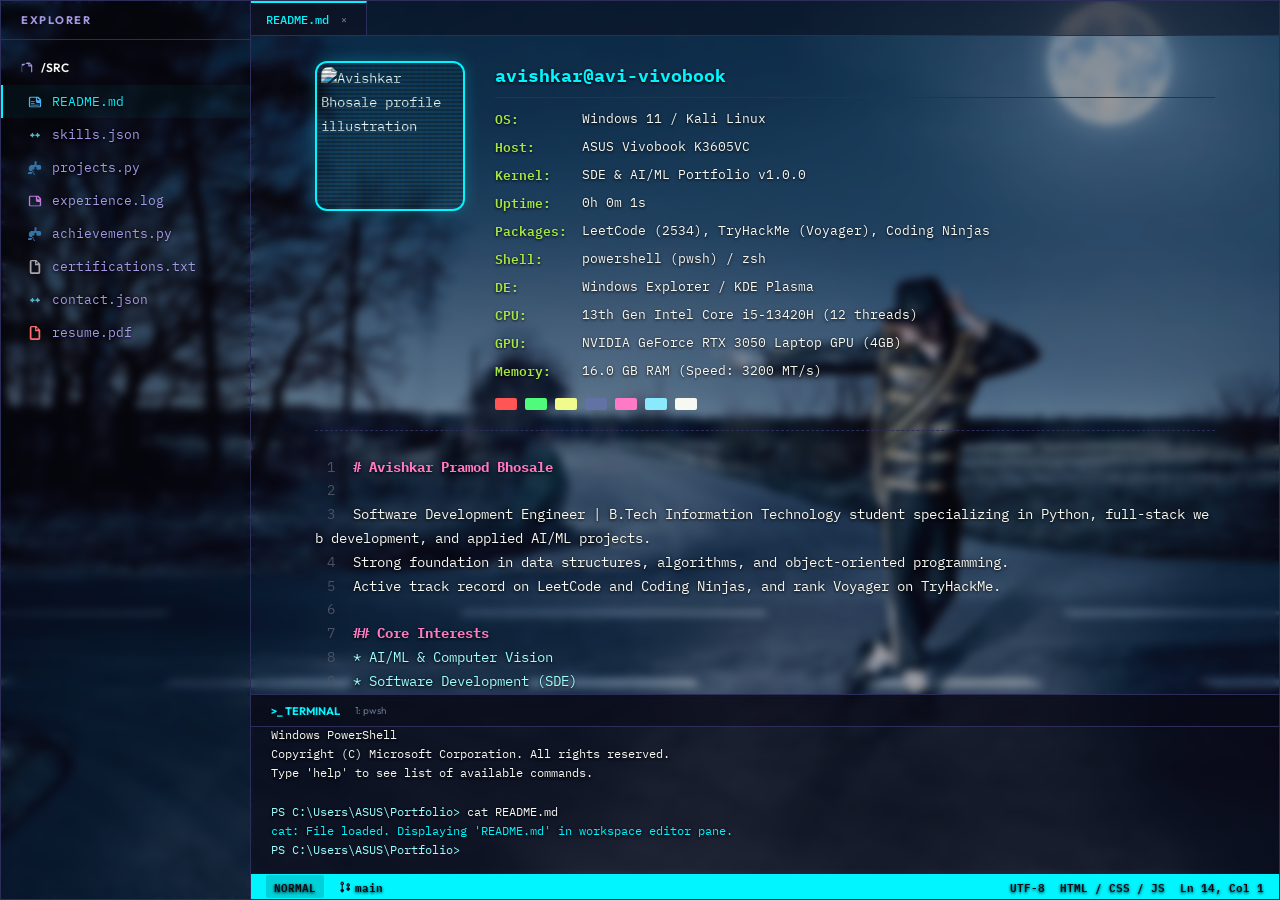
==== commit db82eefc: "Implement fully working interactive terminal console with shell parsing" ====
--- a/index.html
+++ b/index.html
@@ -85,16 +85,22 @@
             </div>
 
             <!-- Terminal Drawer -->
-            <div class="ide-terminal">
+            <div class="ide-terminal" id="terminalDrawer">
                 <div class="terminal-header">
                     <span class="terminal-tab active">&gt;_ TERMINAL</span>
                     <span class="terminal-subtab">1: pwsh</span>
                 </div>
                 <div class="terminal-body" id="terminalBody">
-                    <div class="terminal-line color-fg-muted">Windows PowerShell</div>
-                    <div class="terminal-line color-fg-muted">Copyright (C) Microsoft Corporation. All rights reserved.</div>
-                    <br>
-                    <div class="terminal-line"><span class="terminal-prompt">PS C:\Users\ASUS\Portfolio&gt;</span> <span class="typed-command" id="typedCommand"></span><span class="cursor">|</span></div>
+                    <div id="terminalHistory">
+                        <div class="terminal-line color-fg-muted">Windows PowerShell</div>
+                        <div class="terminal-line color-fg-muted">Copyright (C) Microsoft Corporation. All rights reserved.</div>
+                        <div class="terminal-line color-fg-muted">Type 'help' to see list of available commands.</div>
+                        <br>
+                    </div>
+                    <div class="terminal-input-line">
+                        <span class="terminal-prompt">PS C:\Users\ASUS\Portfolio&gt;</span>
+                        <input type="text" id="terminalInput" class="terminal-input" autocomplete="off" spellcheck="false" />
+                    </div>
                 </div>
             </div>
 
--- a/style.css
+++ b/style.css
@@ -467,6 +467,25 @@
     color: var(--syntax-variable);
 }
 
+.terminal-input-line {
+    display: flex;
+    align-items: center;
+    width: 100%;
+}
+
+.terminal-input {
+    background: transparent !important;
+    border: none !important;
+    color: var(--text-primary) !important;
+    font-family: 'IBM Plex Mono', monospace !important;
+    font-size: 1.2rem !important;
+    outline: none !important;
+    flex: 1;
+    margin-left: 0.8rem;
+    caret-color: var(--accent-color);
+    box-shadow: none !important;
+}
+
 .cursor {
     animation: blink 1s step-end infinite;
     color: var(--accent-color);
